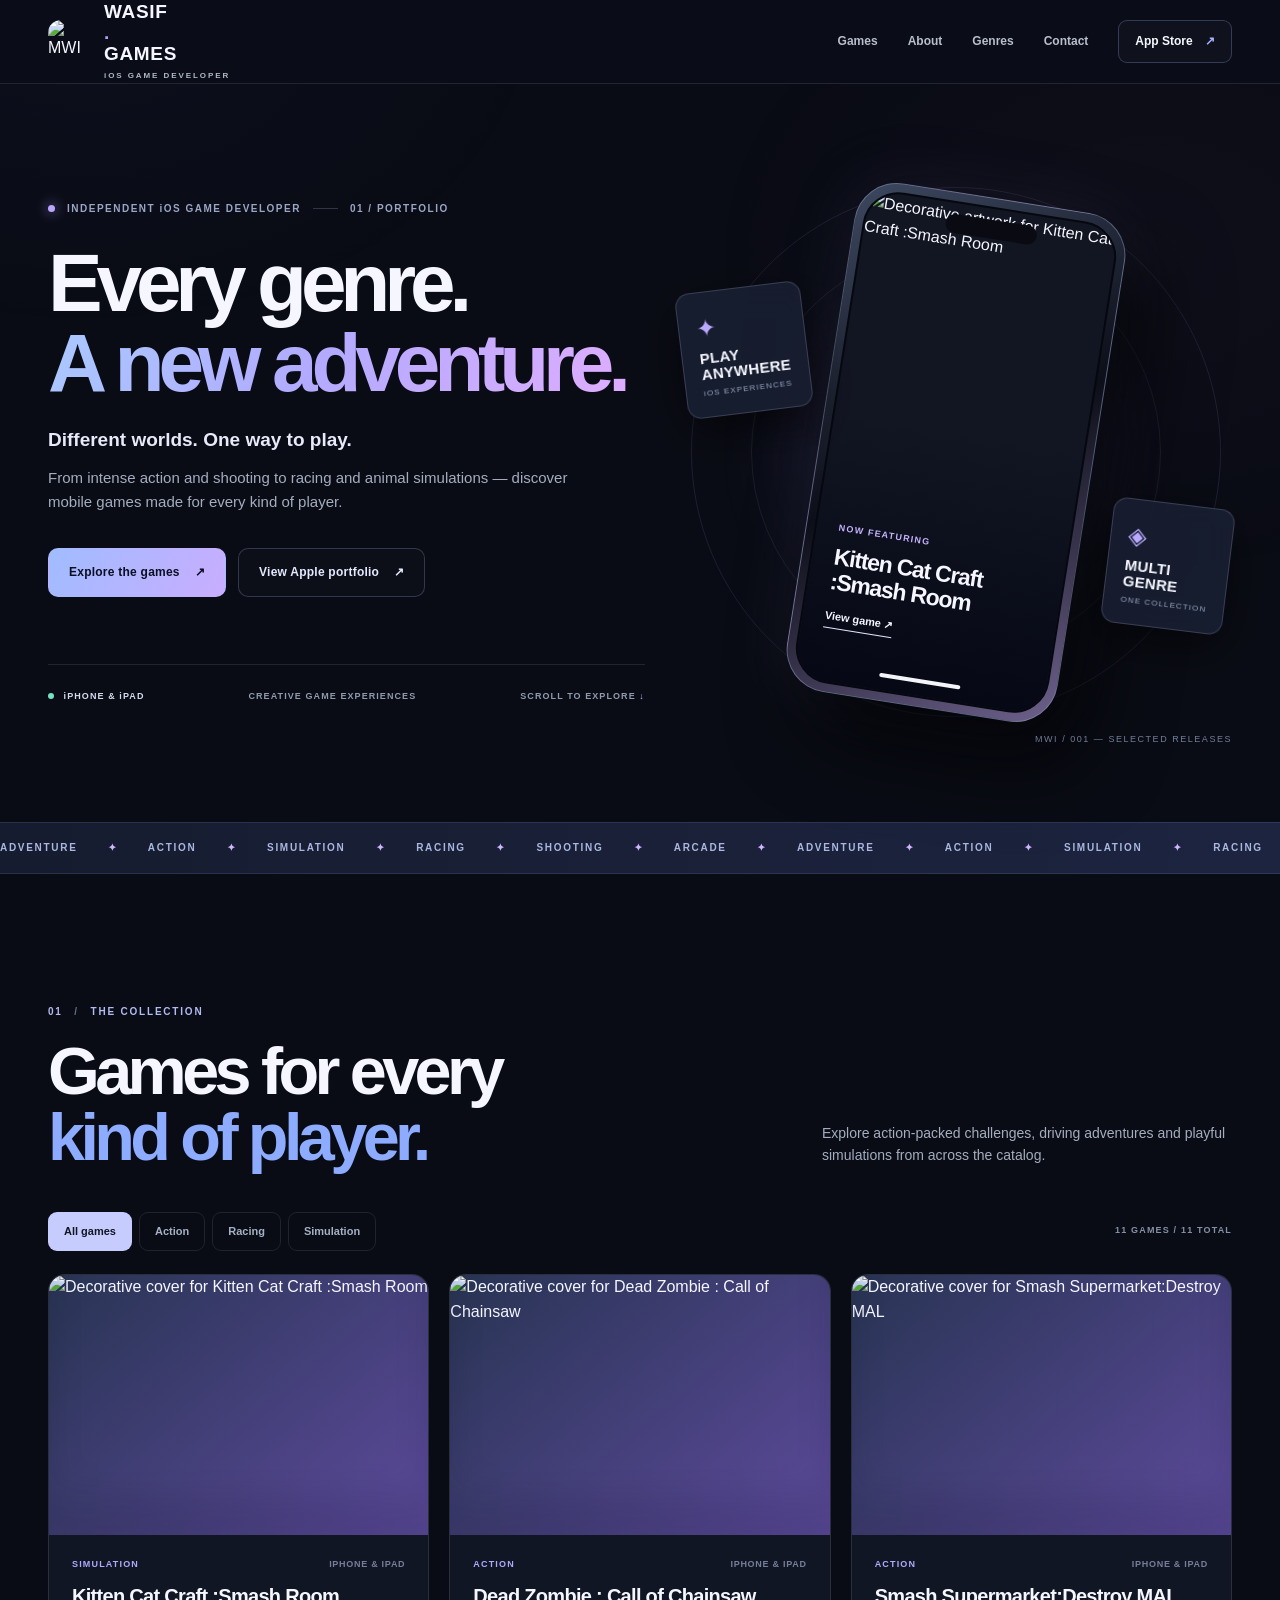
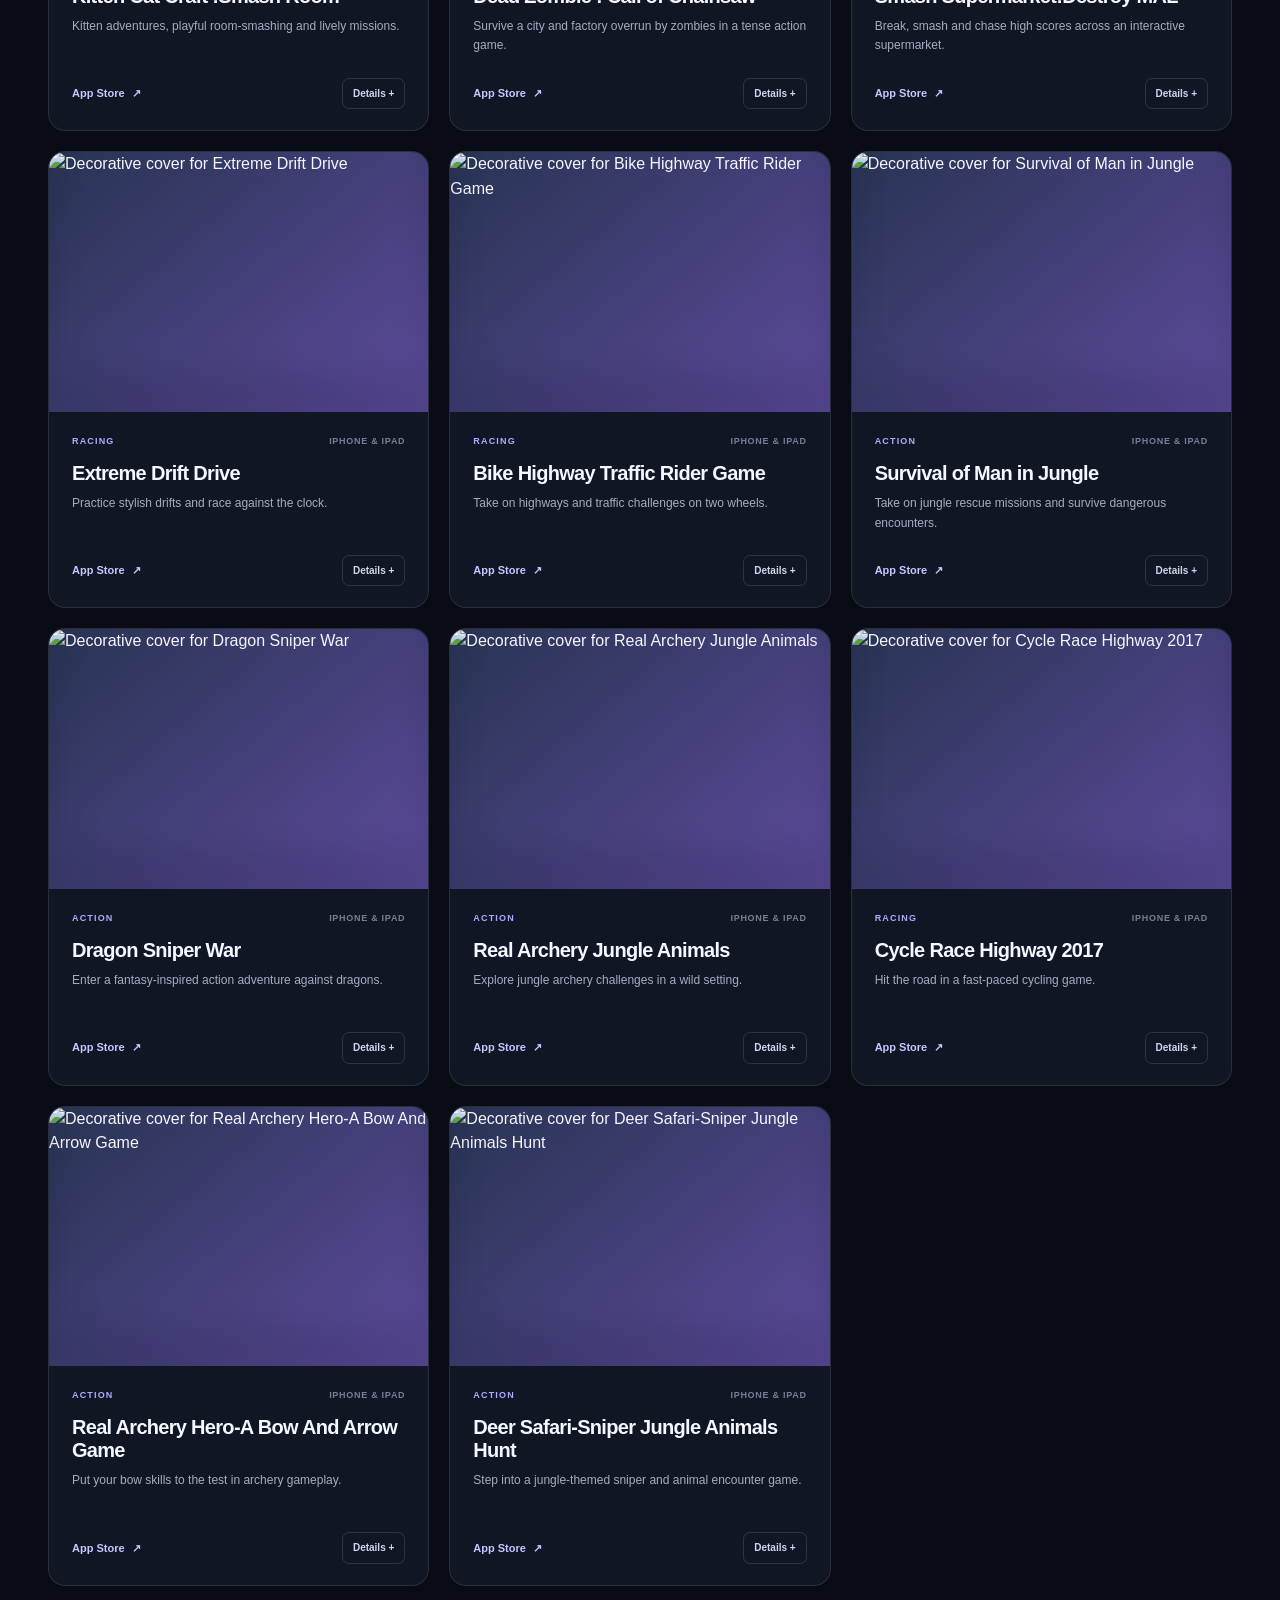
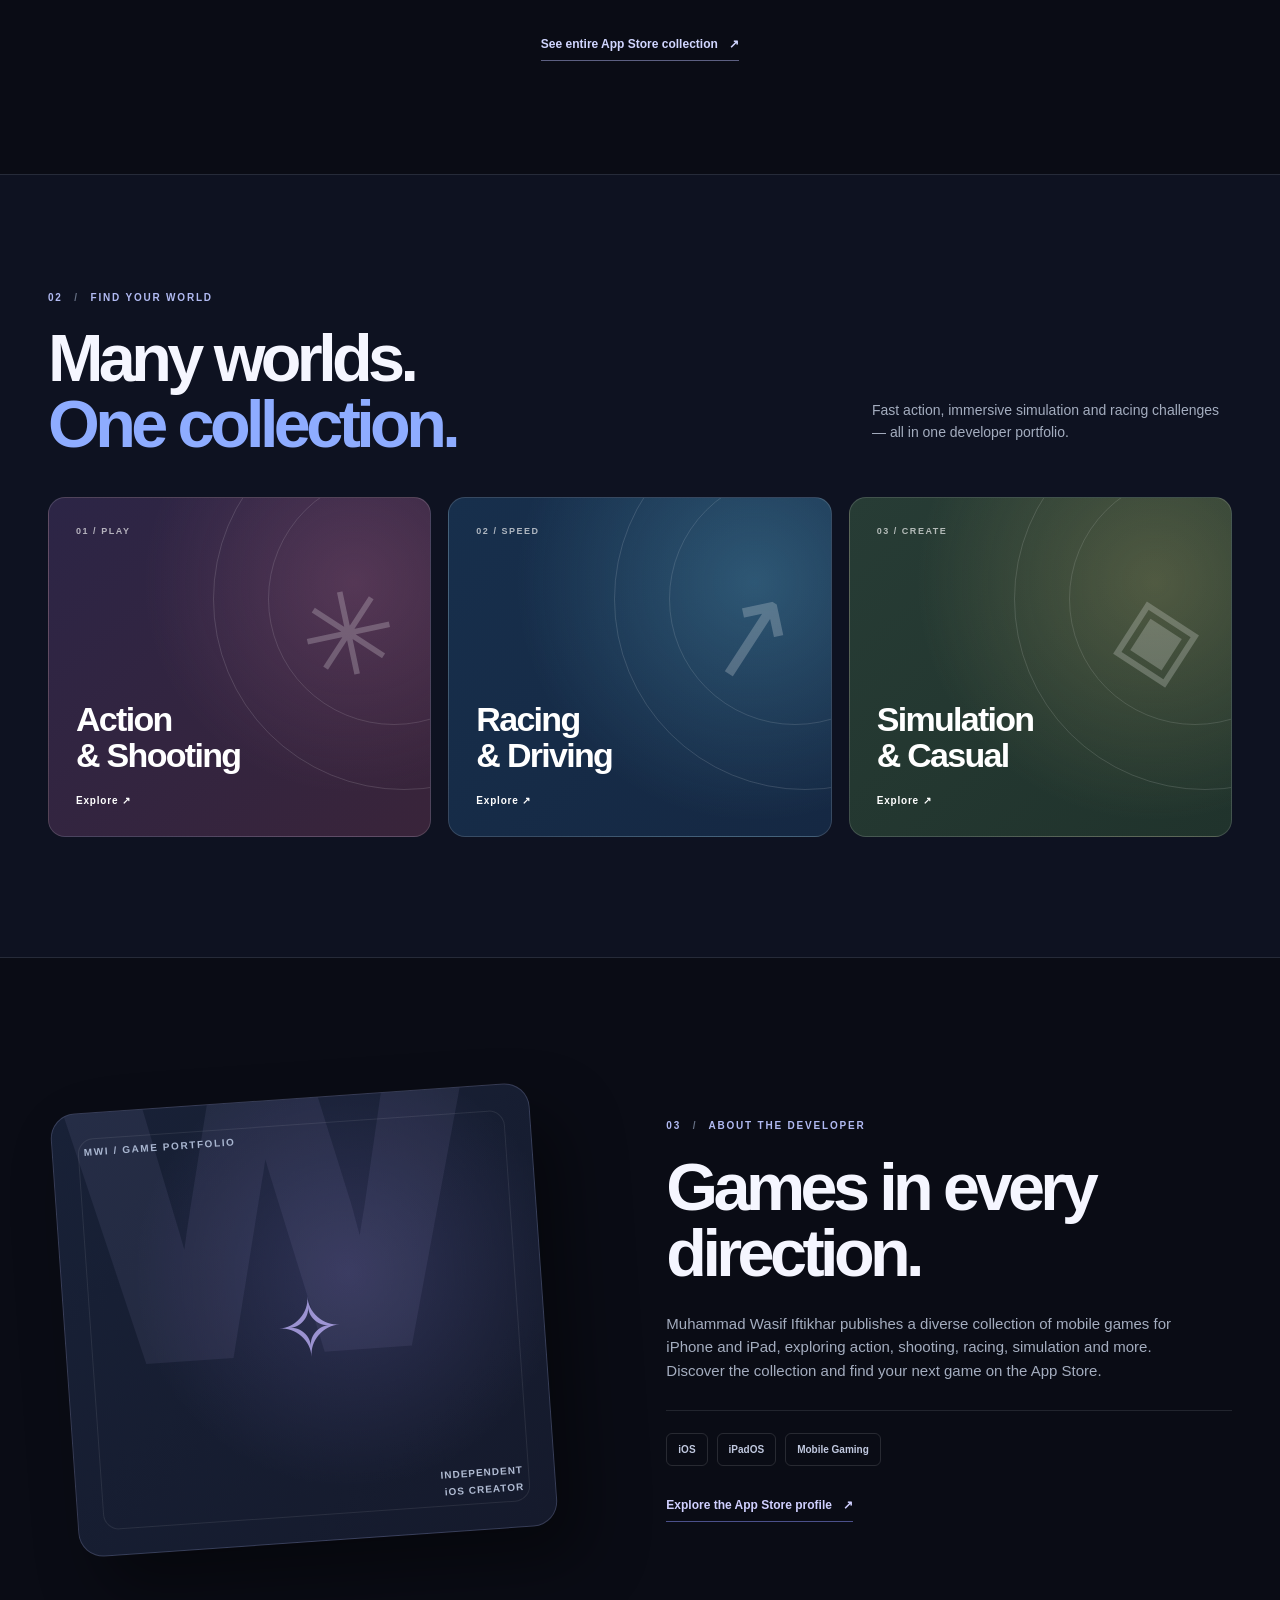
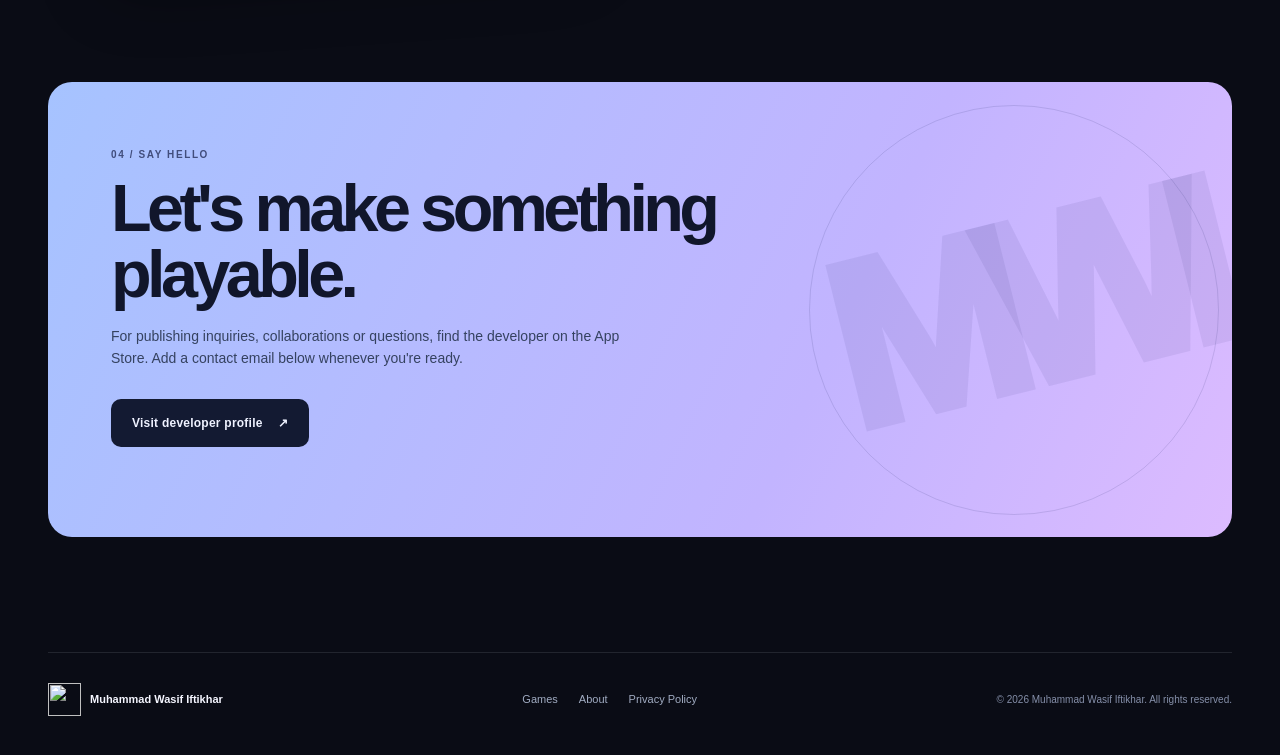
==== index.html @ db6ea0f3 "Add files via upload" ====
<!doctype html>
<html lang="en">
<head>
<meta charset="utf-8"><meta name="viewport" content="width=device-width,initial-scale=1">
<meta name="theme-color" content="#0a0c15">
<meta name="description" content="Explore action, racing, simulation, and adventure games by iOS developer Muhammad Wasif Iftikhar. Find games for iPhone and iPad.">
<meta property="og:title" content="Muhammad Wasif Iftikhar | iOS Game Developer">
<meta property="og:description" content="Different worlds. One way to play. Explore games on the App Store.">
<meta property="og:type" content="website">
<title>Muhammad Wasif Iftikhar | iOS Games</title>
<link rel="icon" type="image/svg+xml" href="assets/logo.svg">
<link rel="stylesheet" href="style.css">
</head>
<body>
<a class="skip" href="#games">Skip to games</a>
<header class="site-header"><div class="header-wrap">
<a class="brand" href="#home" aria-label="Muhammad Wasif Iftikhar home"><img id="brand-logo" src="assets/logo.svg" width="43" height="43" alt="MWI monogram"><span><strong id="brand-title">WASIF<span class="brand-point">.</span>GAMES</strong><small>iOS GAME DEVELOPER</small></span></a>
<button class="menu-toggle" id="menu-toggle" aria-label="Open menu" aria-expanded="false" aria-controls="nav">☰</button>
<nav id="nav" class="nav"><a href="#games">Games</a><a href="#about">About</a><a href="#categories">Genres</a><a href="#contact">Contact</a><a class="nav-primary" id="header-store" href="https://apps.apple.com/in/developer/muhammad-wasif-iftikhar/id1176875868" target="_blank" rel="noopener">App Store <span>↗</span></a></nav>
</div></header>
<main>
<section class="hero section-shell" id="home"><div class="hero-copy">
<div class="eyebrow"><span class="beacon"></span><span id="hero-eyebrow">INDEPENDENT iOS GAME DEVELOPER</span><span class="eyebrow-line"></span> 01 / PORTFOLIO</div>
<h1 id="hero-title">Every genre.<br><em>A new adventure.</em></h1>
<p class="hero-tagline" id="hero-tagline">Different worlds. One way to play.</p>
<p class="hero-description" id="hero-description">From intense action and shooting to racing and animal simulations — discover mobile games made for every kind of player.</p>
<div class="hero-actions"><a class="btn btn-primary" href="#games">Explore the games <span>↗</span></a><a class="btn btn-secondary" id="hero-store" href="https://apps.apple.com/in/developer/muhammad-wasif-iftikhar/id1176875868" target="_blank" rel="noopener">View Apple portfolio <span>↗</span></a></div>
<div class="hero-bottom"><span><i class="live-dot"></i> iPHONE &amp; iPAD</span><span>CREATIVE GAME EXPERIENCES</span><span>SCROLL TO EXPLORE <b>↓</b></span></div>
</div>
<div class="hero-stage" aria-label="Featured iOS game illustration">
<div class="stage-halo"></div><div class="stage-grid"></div><div class="orbit orbit-one"></div><div class="orbit orbit-two"></div>
<div class="phone" id="hero-phone"><div class="phone-bezel"><div class="dynamic-island"></div><img id="hero-art" src="assets/covers/kitten.svg" alt="Featured game artwork"><div class="phone-screen-shade"></div><div class="phone-bottom"><div class="phone-indicator">NOW FEATURING</div><div id="hero-featured-name">Kitten Cat Craft :Smash Room</div><a id="hero-featured-link" href="https://apps.apple.com/in/app/id1616919440" target="_blank" rel="noopener">View game <span>↗</span></a></div><div class="home-bar"></div></div></div>
<div class="float-card float-left"><span class="float-icon">✦</span><strong>PLAY<br>ANYWHERE</strong><small>iOS EXPERIENCES</small></div>
<div class="float-card float-right"><span class="float-icon">◈</span><strong>MULTI<br>GENRE</strong><small>ONE COLLECTION</small></div>
<div class="stage-serial">MWI / 001 — SELECTED RELEASES</div>
</div></section>
<div class="ticker" aria-hidden="true"><div>ADVENTURE <span>✦</span> ACTION <span>✦</span> SIMULATION <span>✦</span> RACING <span>✦</span> SHOOTING <span>✦</span> ARCADE <span>✦</span> ADVENTURE <span>✦</span> ACTION <span>✦</span> SIMULATION <span>✦</span> RACING <span>✦</span></div></div>
<section class="section-shell collection" id="games"><div class="section-kicker">01 <span>/</span> THE COLLECTION</div><div class="section-heading"><h2>Games for every<br><em>kind of player.</em></h2><p id="collection-intro">Explore action-packed challenges, driving adventures and playful simulations from across the catalog.</p></div>
<div class="catalog-tools"><div id="filters" class="filters" role="group" aria-label="Filter games"><button class="filter is-active" data-filter="All" type="button">All games</button><button class="filter" data-filter="Action" type="button">Action</button><button class="filter" data-filter="Racing" type="button">Racing</button><button class="filter" data-filter="Simulation" type="button">Simulation</button></div><span class="result-count" id="result-count">SELECTED RELEASES</span></div>
<div class="games-grid" id="games-grid">
<article class="game-card" data-category="Simulation"><div class="game-cover"><img src="assets/covers/kitten.svg" alt="Decorative cover for Kitten Cat Craft :Smash Room" loading="lazy"></div><div class="game-card-body"><div class="card-meta">Simulation <span>iPhone &amp; iPad</span></div><h3>Kitten Cat Craft :Smash Room</h3><p>Kitten adventures, playful room-smashing and lively missions.</p><a class="mini-link" target="_blank" rel="noopener" href="https://apps.apple.com/in/app/id1616919440">View on App Store <span>↗</span></a></div></article>
<article class="game-card" data-category="Action"><div class="game-cover"><img src="assets/covers/zombie.svg" alt="Decorative cover for Dead Zombie : Call of Chainsaw" loading="lazy"></div><div class="game-card-body"><div class="card-meta">Action <span>iPhone &amp; iPad</span></div><h3>Dead Zombie : Call of Chainsaw</h3><p>Survive a city and factory overrun by zombies in a tense action game.</p><a class="mini-link" target="_blank" rel="noopener" href="https://apps.apple.com/in/app/id1616513968">View on App Store <span>↗</span></a></div></article>
<article class="game-card" data-category="Action"><div class="game-cover"><img src="assets/covers/smash.svg" alt="Decorative cover for Smash Supermarket:Destroy MAL" loading="lazy"></div><div class="game-card-body"><div class="card-meta">Action <span>iPhone &amp; iPad</span></div><h3>Smash Supermarket:Destroy MAL</h3><p>Break, smash and chase high scores across an interactive supermarket.</p><a class="mini-link" target="_blank" rel="noopener" href="https://apps.apple.com/in/app/id1615431826">View on App Store <span>↗</span></a></div></article>
<article class="game-card" data-category="Racing"><div class="game-cover"><img src="assets/covers/drift.svg" alt="Decorative cover for Extreme Drift Drive" loading="lazy"></div><div class="game-card-body"><div class="card-meta">Racing <span>iPhone &amp; iPad</span></div><h3>Extreme Drift Drive</h3><p>Practice stylish drifts and race against the clock.</p><a class="mini-link" target="_blank" rel="noopener" href="https://apps.apple.com/in/app/id1296740231">View on App Store <span>↗</span></a></div></article>
<article class="game-card" data-category="Racing"><div class="game-cover"><img src="assets/covers/bike.svg" alt="Decorative cover for Bike Highway Traffic Rider Game" loading="lazy"></div><div class="game-card-body"><div class="card-meta">Racing <span>iPhone &amp; iPad</span></div><h3>Bike Highway Traffic Rider Game</h3><p>Take on highways and traffic challenges on two wheels.</p><a class="mini-link" target="_blank" rel="noopener" href="https://apps.apple.com/in/app/id1243680584">View on App Store <span>↗</span></a></div></article>
<article class="game-card" data-category="Action"><div class="game-cover"><img src="assets/covers/jungle.svg" alt="Decorative cover for Survival of Man in Jungle" loading="lazy"></div><div class="game-card-body"><div class="card-meta">Action <span>iPhone &amp; iPad</span></div><h3>Survival of Man in Jungle</h3><p>Take on jungle rescue missions and survive dangerous encounters.</p><a class="mini-link" target="_blank" rel="noopener" href="https://apps.apple.com/in/app/id1233995337">View on App Store <span>↗</span></a></div></article>
<article class="game-card" data-category="Action"><div class="game-cover"><img src="assets/covers/dragon.svg" alt="Decorative cover for Dragon Sniper War" loading="lazy"></div><div class="game-card-body"><div class="card-meta">Action <span>iPhone &amp; iPad</span></div><h3>Dragon Sniper War</h3><p>Enter a fantasy-inspired action adventure against dragons.</p><a class="mini-link" target="_blank" rel="noopener" href="https://apps.apple.com/in/app/id1238275118">View on App Store <span>↗</span></a></div></article>
<article class="game-card" data-category="Action"><div class="game-cover"><img src="assets/covers/archery.svg" alt="Decorative cover for Real Archery Jungle Animals" loading="lazy"></div><div class="game-card-body"><div class="card-meta">Action <span>iPhone &amp; iPad</span></div><h3>Real Archery Jungle Animals</h3><p>Explore jungle archery challenges in a wild setting.</p><a class="mini-link" target="_blank" rel="noopener" href="https://apps.apple.com/in/app/id1234152151">View on App Store <span>↗</span></a></div></article>
<article class="game-card" data-category="Racing"><div class="game-cover"><img src="assets/covers/cycle.svg" alt="Decorative cover for Cycle Race Highway 2017" loading="lazy"></div><div class="game-card-body"><div class="card-meta">Racing <span>iPhone &amp; iPad</span></div><h3>Cycle Race Highway 2017</h3><p>Hit the road in a fast-paced cycling game.</p><a class="mini-link" target="_blank" rel="noopener" href="https://apps.apple.com/in/app/id1237518320">View on App Store <span>↗</span></a></div></article>
<article class="game-card" data-category="Action"><div class="game-cover"><img src="assets/covers/bow.svg" alt="Decorative cover for Real Archery Hero-A Bow And Arrow Game" loading="lazy"></div><div class="game-card-body"><div class="card-meta">Action <span>iPhone &amp; iPad</span></div><h3>Real Archery Hero-A Bow And Arrow Game</h3><p>Put your bow skills to the test in archery gameplay.</p><a class="mini-link" target="_blank" rel="noopener" href="https://apps.apple.com/in/app/id1229137450">View on App Store <span>↗</span></a></div></article>
<article class="game-card" data-category="Action"><div class="game-cover"><img src="assets/covers/deer.svg" alt="Decorative cover for Deer Safari-Sniper Jungle Animals Hunt" loading="lazy"></div><div class="game-card-body"><div class="card-meta">Action <span>iPhone &amp; iPad</span></div><h3>Deer Safari-Sniper Jungle Animals Hunt</h3><p>Step into a jungle-themed sniper and animal encounter game.</p><a class="mini-link" target="_blank" rel="noopener" href="https://apps.apple.com/in/app/id1229998120">View on App Store <span>↗</span></a></div></article>
</div><div class="collection-foot"><a id="full-store-link" href="https://apps.apple.com/in/developer/muhammad-wasif-iftikhar/id1176875868" target="_blank" rel="noopener">See entire App Store collection <span>↗</span></a></div>
</section>
<section class="genre-section" id="categories"><div class="section-shell"><div class="section-kicker">02 <span>/</span> FIND YOUR WORLD</div><div class="genre-top"><h2>Many worlds.<br><em>One collection.</em></h2><p>Fast action, immersive simulation and racing challenges — all in one developer portfolio.</p></div><div class="genre-grid"><button type="button" class="genre-tile g-action" data-genre="Action"><span class="genre-figure">01 / PLAY</span><span class="genre-symbol">✳</span><strong>Action<br>&amp; Shooting</strong><span class="genre-arrow">Explore ↗</span></button><button type="button" class="genre-tile g-racing" data-genre="Racing"><span class="genre-figure">02 / SPEED</span><span class="genre-symbol">↗</span><strong>Racing<br>&amp; Driving</strong><span class="genre-arrow">Explore ↗</span></button><button type="button" class="genre-tile g-sim" data-genre="Simulation"><span class="genre-figure">03 / CREATE</span><span class="genre-symbol">◈</span><strong>Simulation<br>&amp; Casual</strong><span class="genre-arrow">Explore ↗</span></button></div></div></section>
<section class="section-shell about" id="about"><div class="about-mark"><div class="about-figure"><span class="giant-letter">W</span><span class="about-mark-top">MWI / GAME PORTFOLIO</span><span class="about-mark-bottom">INDEPENDENT<br>iOS CREATOR</span><div class="mark-cross">✧</div></div></div><div class="about-text"><div class="section-kicker">03 <span>/</span> ABOUT THE DEVELOPER</div><h2 id="about-heading">Games in every<br><em>direction.</em></h2><p id="about-text">Muhammad Wasif Iftikhar publishes a diverse collection of mobile games for iPhone and iPad, exploring action, shooting, racing, simulation and more. Discover the collection and find your next game on the App Store.</p><div class="about-divider"></div><div class="about-facts"><span>iOS</span><span>iPadOS</span><span>Mobile Gaming</span></div><a class="text-cta" id="about-store" target="_blank" rel="noopener" href="https://apps.apple.com/in/developer/muhammad-wasif-iftikhar/id1176875868">Explore the App Store profile <span>↗</span></a></div></section>
<section class="section-shell contact" id="contact"><div class="contact-panel"><div class="contact-content"><div class="contact-eyebrow">04 / SAY HELLO</div><h2 id="contact-heading">Let's make something<br><em>playable.</em></h2><p id="contact-description">For publishing inquiries, collaborations or questions, find the developer on the App Store. Add a contact email whenever you're ready.</p><div class="contact-actions"><a id="contact-store" class="btn btn-dark" href="https://apps.apple.com/in/developer/muhammad-wasif-iftikhar/id1176875868" target="_blank" rel="noopener">Visit developer profile <span>↗</span></a><a id="contact-email" class="btn btn-outline-dark" href="mailto:" hidden>Send an email <span>↗</span></a></div><div class="socials" id="socials"></div></div><div class="contact-graphic" aria-hidden="true"><span>MWI</span><div class="contact-orbit"></div></div></div></section>
</main>
<footer class="footer section-shell"><a class="footer-brand" href="#home"><img src="assets/logo.svg" width="33" height="33" alt=""><span id="footer-developer">Muhammad Wasif Iftikhar</span></a><div class="footer-links"><a href="#games">Games</a><a href="#about">About</a><a href="privacy.html">Privacy Policy</a></div><small id="copyright">© 2026 Muhammad Wasif Iftikhar.</small></footer>
<dialog id="game-dialog" class="game-dialog" aria-labelledby="dialog-title"><button type="button" class="dialog-close" id="dialog-close" aria-label="Close game details">×</button><div class="dialog-body"><img id="dialog-image" alt="Game artwork" src="assets/covers/kitten.svg"><div class="dialog-copy"><div id="dialog-category" class="dialog-category">Simulation</div><h2 id="dialog-title">Game title</h2><p id="dialog-description">Game description</p><div class="dialog-links"><a id="dialog-store" class="btn btn-primary" target="_blank" rel="noopener" href="#">Get on App Store ↗</a></div></div></div><div id="screenshots-wrap" class="screenshots-wrap" hidden><div class="dialog-screenshot-heading">GAME SCREENSHOTS</div><div id="screenshots" class="screenshots"></div></div></dialog>
<script src="content.js"></script>
<script src="script.js"></script>
</body></html>
---- style.css ----
/* WASIF iOS GAME PORTFOLIO — DESIGN / COLORS EDIT HERE */
:root{--bg:#0a0c15;--bg2:#111626;--panel:#151a2c;--ink:#f5f6ff;--muted:#a4adbf;--line:rgba(238,241,255,.11);--blue:#8eacff;--violet:#bb9eff;--peach:#ffb493;--max:1248px}
*{box-sizing:border-box}
html{scroll-behavior:smooth;scroll-padding-top:90px}
body{margin:0;background:var(--bg);color:var(--ink);font-family:Inter,ui-sans-serif,-apple-system,BlinkMacSystemFont,"Segoe UI",sans-serif;line-height:1.55;overflow-x:hidden}
body::before{position:fixed;content:"";inset:0;z-index:-1;pointer-events:none;opacity:.38;background:radial-gradient(ellipse 600px 430px at 7% 0%,#566bc021,transparent 80%),radial-gradient(ellipse 680px 500px at 90% 28%,#a177ab18,transparent 70%)}
a{color:inherit;text-decoration:none}button,input{font:inherit}button{cursor:pointer}button:focus-visible,a:focus-visible{outline:2px solid #e3c8ff;outline-offset:4px}
[hidden]{display:none!important}.skip{position:absolute;left:-9999px;top:8px;padding:10px;background:#fff;color:#000;z-index:100}.skip:focus{left:10px}
.section-shell{width:min(calc(100% - 96px),var(--max));margin-inline:auto}
.site-header{height:84px;border-bottom:1px solid var(--line);position:relative;z-index:20;background:#0b0e18d9;backdrop-filter:blur(20px)}.header-wrap{width:min(calc(100% - 96px),var(--max));height:100%;margin:auto;display:flex;align-items:center;justify-content:space-between;gap:24px}.brand{display:flex;align-items:center;gap:13px;min-width:0}.brand img{width:43px;height:43px;border-radius:13px}.brand span{display:flex;flex-direction:column}.brand strong{font-size:19px;font-weight:900;letter-spacing:.035em;line-height:1.12;white-space:nowrap}.brand-point{color:var(--violet)}.brand small{font-size:8px;font-weight:700;letter-spacing:.24em;color:#aeb8c8;margin-top:5px}.nav{display:flex;align-items:center;gap:30px}.nav>a{font-size:12px;color:#b9becd;font-weight:700;transition:color .2s}.nav>a:hover{color:#fff}.nav .nav-primary{border:1px solid #637aab6b;padding:11px 16px;border-radius:9px;color:#f7f8ff;background:#ffffff06}.nav-primary span{color:#a9aeff;margin-left:9px}.menu-toggle{display:none;background:none;color:white;font-size:26px;border:0}
.hero{display:grid;grid-template-columns:1.04fr .96fr;gap:36px;align-items:center;min-height:715px;padding-block:73px 75px}.hero-copy{position:relative;z-index:2}.eyebrow{display:flex;align-items:center;gap:12px;color:#9ca5c6;font-size:10px;letter-spacing:.15em;font-weight:850;white-space:nowrap}.beacon{display:block;width:7px;height:7px;border-radius:50%;background:#bca5ff;box-shadow:0 0 13px #ac93ff}.eyebrow-line{display:inline-block;width:25px;height:1px;background:#71809b5e}.hero h1{font-size:clamp(60px,6.4vw,98px);letter-spacing:-.075em;line-height:.97;margin:27px 0 23px;max-width:760px;font-weight:850}.hero h1 em{display:block;font-style:normal;color:#b2b9ff;background:linear-gradient(115deg,#a9c9ff 0%,#b2aaff 45%,#e1adff 100%);background-clip:text;-webkit-background-clip:text;-webkit-text-fill-color:transparent}.hero-tagline{color:#e8e9f9;font-size:19px;font-weight:650;margin:0 0 12px}.hero-description{color:var(--muted);font-size:15px;max-width:545px;margin:0}.hero-actions{display:flex;flex-wrap:wrap;gap:12px;margin-top:35px}.btn{display:inline-flex;justify-content:center;align-items:center;gap:15px;padding:14px 20px;border-radius:10px;font-size:12px;font-weight:850;letter-spacing:.02em;border:1px solid transparent;transition:transform .2s,background .2s}.btn:hover{transform:translateY(-2px)}.btn-primary{color:#0b0f23;background:linear-gradient(120deg,#a0bcff,#c9adff)}.btn-secondary{color:#e5e9ff;border-color:#6b739d66;background:#ffffff04}.btn-secondary:hover{background:#ffffff10}.hero-bottom{margin-top:67px;display:flex;justify-content:space-between;gap:14px;padding-top:25px;border-top:1px solid var(--line);max-width:620px;color:#8f9aaf;font-size:9px;letter-spacing:.12em;font-weight:850}.hero-bottom span:first-child{color:#d5dbef}.hero-bottom b{color:#c2b3ff}.live-dot{display:inline-block;width:6px;height:6px;background:#76e1c3;border-radius:50%;margin-right:6px}
.hero-stage{height:590px;min-width:0;position:relative;display:grid;place-items:center;isolation:isolate}.stage-halo{position:absolute;width:460px;height:460px;background:radial-gradient(circle,#6961b93b,transparent 67%);filter:blur(18px)}.stage-grid{position:absolute;width:100%;height:100%;z-index:-1;background:linear-gradient(#ffffff04 1px,transparent 1px),linear-gradient(90deg,#ffffff04 1px,transparent 1px);background-size:47px 47px;mask-image:radial-gradient(circle,black,transparent 72%)}.orbit{position:absolute;border:1px solid #bda6ff1f;border-radius:50%;z-index:-1}.orbit-one{width:530px;height:530px}.orbit-two{width:410px;height:410px;border-color:#ffffff13}.phone{width:274px;height:515px;border-radius:43px;padding:8px;background:linear-gradient(145deg,#3d4860,#0c0e18 50%,#6e618c);box-shadow:30px 38px 80px #000b,0 0 70px #7673b123;transform:rotate(9deg);border:1px solid #8f9cbe77;transition:transform .5s}.hero-stage:hover .phone{transform:rotate(5deg) translateY(-6px)}.phone-bezel{width:100%;height:100%;background:#121522;border:2px solid #05080e;border-radius:36px;overflow:hidden;position:relative}.phone-bezel>img{width:100%;height:100%;display:block;object-fit:cover;object-position:40% 50%;filter:saturate(1.13)}.phone-screen-shade{position:absolute;inset:45% 0 0;background:linear-gradient(transparent,#050714f2)}.dynamic-island{position:absolute;top:11px;left:50%;transform:translateX(-50%);height:19px;width:92px;border-radius:20px;background:#090a12;z-index:5}.phone-bottom{position:absolute;bottom:53px;left:22px;right:20px}.phone-indicator{font-size:9px;letter-spacing:.14em;font-weight:850;color:#c5b3ff;margin-bottom:9px}.phone-bottom>div:nth-child(2){font-size:23px;line-height:1.06;letter-spacing:-.05em;font-weight:900}.phone-bottom a{font-size:11px;font-weight:800;display:inline-block;margin-top:14px;border-bottom:1px solid #e8e4ff;padding-bottom:3px}.home-bar{width:82px;height:4px;background:#f4f5f9;position:absolute;bottom:13px;left:calc(50% - 41px);border-radius:3px}.float-card{position:absolute;background:#181e31e8;backdrop-filter:blur(16px);border:1px solid #a9a4cb3f;padding:17px;border-radius:14px;display:flex;flex-direction:column;gap:4px;box-shadow:0 15px 50px #0009;z-index:4}.float-icon{color:#baaaff;font-size:24px}.float-card strong{font-size:15px;line-height:1.08;letter-spacing:.02em}.float-card small{font-size:8px;color:#98a5c3;letter-spacing:.14em}.float-left{left:0;top:130px;transform:rotate(-7deg)}.float-right{right:3px;bottom:118px;transform:rotate(7deg)}.stage-serial{position:absolute;right:0;bottom:0;color:#737d98;font-size:9px;letter-spacing:.17em}
.ticker{overflow:hidden;background:linear-gradient(90deg,#161c2f,#1d2440);border-block:1px solid #8ba2dd27;color:#aab7e0;letter-spacing:.17em;font-size:10px;font-weight:900;white-space:nowrap;padding-block:17px}.ticker>div{width:max-content;animation:travel 40s linear infinite}.ticker span{color:#d2b5ff;margin:0 26px}@keyframes travel{to{transform:translateX(-50%)}}
.collection{padding-block:130px 113px}.section-kicker{font-size:10px;color:#b1baf2;font-weight:850;letter-spacing:.18em}.section-kicker span{color:#667084;margin:0 7px}.section-heading{display:flex;justify-content:space-between;align-items:end;gap:50px;margin:20px 0 41px}h2{margin:0}.section-heading h2,.genre-top h2,.about h2,.contact h2{font-size:clamp(45px,5.2vw,72px);line-height:.99;letter-spacing:-.069em;font-weight:850}.section-heading h2 em,.genre-top h2 em,.about h2 em{color:var(--blue);font-style:normal}.section-heading p{margin:0 0 4px;max-width:410px;color:var(--muted);font-size:14px}.catalog-tools{display:flex;justify-content:space-between;align-items:center;gap:18px;margin-bottom:23px}.filters{display:flex;flex-wrap:wrap;gap:7px}.filter{background:transparent;border:1px solid #ffffff18;border-radius:9px;padding:10px 15px;color:#a6b0c6;font-size:11px;font-weight:800;transition:.2s}.filter:hover{color:#fff;border-color:#8897bc}.filter.is-active{color:#101624;background:#c7ccff;border-color:transparent}.result-count{font-size:9px;color:#8590a9;letter-spacing:.13em;font-weight:800;white-space:nowrap}
.games-grid{display:grid;grid-template-columns:repeat(3,minmax(0,1fr));gap:20px}.game-card{overflow:hidden;background:#111625;border:1px solid var(--line);border-radius:17px;transition:transform .25s,border-color .25s,box-shadow .25s}.game-card:hover{transform:translateY(-5px);border-color:#a0a5ed74;box-shadow:0 22px 40px #0004}.game-cover{width:100%;aspect-ratio:1.46;overflow:hidden;position:relative;background:linear-gradient(140deg,#283453,#5d4a9c)}.game-cover:after{position:absolute;content:"";inset:0;box-shadow:inset 0 -40px 35px #090d1920;pointer-events:none}.game-cover>img{width:100%;height:100%;display:block;object-fit:cover;transition:transform .4s}.game-card:hover .game-cover img{transform:scale(1.04)}.game-cover .store-icon{position:absolute;right:14px;bottom:14px;width:70px;height:70px;border-radius:15px;border:2px solid #ffffff99;box-shadow:0 10px 24px #0007}.game-card-body{padding:23px 23px 21px}.card-meta{display:flex;justify-content:space-between;gap:8px;font-size:9px;font-weight:900;letter-spacing:.13em;text-transform:uppercase;color:#b0aafe}.card-meta span{color:#777f98;letter-spacing:.08em}.game-card h3{font-size:20px;letter-spacing:-.035em;line-height:1.15;margin:13px 0 9px}.game-card p{font-size:12px;line-height:1.65;min-height:42px;margin:0 0 19px;color:var(--muted)}.card-actions{display:flex;justify-content:space-between;align-items:center;gap:8px}.mini-link{font-size:11px;font-weight:850;color:#c5c7ff}.mini-link span{margin-left:4px}.details-btn{border:1px solid #ffffff20;border-radius:7px;padding:7px 10px;color:#cfd5ec;background:transparent;font-size:10px;font-weight:800}.details-btn:hover{background:#ffffff14}.collection-foot{text-align:center;margin-top:45px}.collection-foot a{display:inline-block;border-bottom:1px solid #bcc2ff77;padding:0 0 7px;color:#d1d6ff;font-size:12px;font-weight:850}.collection-foot span{margin-left:8px}
.genre-section{background:#0e1221;border-block:1px solid var(--line);padding:115px 0 120px}.genre-top{display:flex;justify-content:space-between;align-items:end;gap:45px;margin:20px 0 39px}.genre-top p{max-width:360px;color:var(--muted);font-size:14px}.genre-grid{display:grid;grid-template-columns:repeat(3,minmax(0,1fr));gap:17px}.genre-tile{height:340px;position:relative;padding:27px;text-align:left;overflow:hidden;border:1px solid #ffffff24;border-radius:17px;display:flex;flex-direction:column;color:#fff;transition:.25s transform,.25s border-color}.genre-tile:hover{transform:translateY(-6px);border-color:#ffffff88}.g-action{background:radial-gradient(circle at 80% 25%,#b26b9144,transparent 53%),linear-gradient(140deg,#2c2546,#39243a)}.g-racing{background:radial-gradient(circle at 80% 25%,#65bcdc4d,transparent 60%),linear-gradient(140deg,#172f4c,#152843)}.g-sim{background:radial-gradient(circle at 80% 25%,#afa36652,transparent 60%),linear-gradient(140deg,#273c35,#20332c)}.genre-tile:before{position:absolute;content:"";width:380px;height:380px;right:-165px;top:-90px;border:1px solid #ffffff22;border-radius:50%}.genre-tile:after{position:absolute;content:"";width:250px;height:250px;right:-90px;top:-25px;border:1px solid #ffffff20;border-radius:50%}.genre-figure{font-size:9px;letter-spacing:.17em;color:#ffffffa6;font-weight:850}.genre-symbol{position:absolute;right:33px;top:80px;font-size:115px;font-weight:200;line-height:1;opacity:.22;transform:rotate(-12deg)}.genre-tile strong{font-size:34px;line-height:1.08;letter-spacing:-.05em;margin-top:auto;z-index:1}.genre-arrow{font-size:10px;letter-spacing:.08em;font-weight:900;margin-top:19px;z-index:1}
.about{display:grid;grid-template-columns:.95fr 1.05fr;gap:9%;align-items:center;padding-block:140px}.about-mark{display:grid;place-items:center}.about-figure{width:100%;max-width:480px;aspect-ratio:1.08;position:relative;border:1px solid #8e94bb44;background:radial-gradient(circle at 60% 40%,#7c73c43e,transparent 55%),linear-gradient(140deg,#182137,#151a2c);border-radius:25px;overflow:hidden;transform:rotate(-4deg);box-shadow:25px 35px 65px #0006}.about-figure::after{position:absolute;content:"";inset:25px;border:1px solid #ffffff15;border-radius:16px}.giant-letter{position:absolute;font-size:430px;top:-110px;left:0;font-weight:950;line-height:1;letter-spacing:-.12em;color:#c0b4ff13}.about-mark-top{position:absolute;left:31px;top:31px;font-size:10px;letter-spacing:.16em;color:#a9b6d0;font-weight:800}.about-mark-bottom{position:absolute;right:31px;bottom:31px;font-size:10px;line-height:1.65;letter-spacing:.1em;text-align:right;color:#b0bbd2;font-weight:850}.mark-cross{font-size:80px;position:absolute;left:44%;top:38%;color:#c3b5ffbe}.about h2{margin:22px 0 25px}.about p{max-width:545px;font-size:15px;color:var(--muted)}.about-divider{height:1px;background:var(--line);margin:28px 0 22px}.about-facts{display:flex;gap:9px;flex-wrap:wrap}.about-facts span{border:1px solid #ffffff20;border-radius:6px;padding:8px 11px;color:#c1c9e0;font-size:10px;font-weight:750}.text-cta{font-size:12px;color:#d0d0ff;display:inline-block;border-bottom:1px solid #8c93ff80;margin-top:30px;padding-bottom:6px;font-weight:850}.text-cta span{margin-left:8px}
.contact{padding-bottom:115px}.contact-panel{background:linear-gradient(115deg,#a6c3ff 0%,#c2b4ff 65%,#dcbbff 100%);border-radius:24px;overflow:hidden;min-height:420px;position:relative;color:#11162b;display:flex;align-items:center}.contact-content{padding:65px 63px;z-index:2;position:relative;max-width:800px}.contact-eyebrow{font-size:10px;letter-spacing:.16em;font-weight:900;color:#414d7c}.contact h2{margin:13px 0 19px}.contact h2 em{font-style:normal;color:#394477}.contact p{font-size:14px;max-width:530px;color:#354260}.contact-actions{display:flex;gap:10px;flex-wrap:wrap;margin-top:29px}.btn-dark{color:#eff2ff;background:#131a32}.btn-outline-dark{color:#11182b;border:1px solid #232a4d77;background:transparent}.contact-graphic{position:absolute;right:-60px;top:0;bottom:0;width:47%;display:grid;place-items:center;pointer-events:none}.contact-graphic span{font-size:235px;letter-spacing:-.15em;font-weight:1000;color:#202b6514;transform:rotate(-14deg)}.contact-orbit{position:absolute;width:410px;height:410px;border:1px solid #202b6522;border-radius:50%}.socials{display:flex;flex-wrap:wrap;gap:9px;margin-top:25px}.socials a{font-size:11px;color:#202848;border:1px solid #20284866;border-radius:7px;padding:8px 10px;font-weight:850}.footer{border-top:1px solid var(--line);padding-block:30px 39px;display:flex;align-items:center;justify-content:space-between;gap:25px}.footer-brand{display:flex;align-items:center;gap:9px;font-size:11px;font-weight:850}.footer-brand img{width:33px;height:33px}.footer-links{display:flex;gap:21px}.footer-links a{font-size:11px;color:#a1acc2}.footer small{color:#858fa9;font-size:10px}
.game-dialog{border:1px solid #9098d25b;background:#121828;color:#fff;max-width:min(810px,calc(100% - 26px));width:810px;padding:0;border-radius:21px;box-shadow:0 40px 90px #000b;max-height:88vh}.game-dialog::backdrop{background:#050711dd;backdrop-filter:blur(8px)}.dialog-close{position:absolute;right:18px;top:15px;z-index:2;background:#161d2ee9;border:1px solid #ffffff30;color:#fff;width:38px;height:38px;border-radius:50%;font-size:24px;line-height:1}.dialog-body{display:grid;grid-template-columns:40% 1fr;gap:0}.dialog-body>img{width:100%;height:100%;min-height:335px;object-fit:cover}.dialog-copy{padding:53px 33px 32px}.dialog-category,.dialog-screenshot-heading{font-size:10px;letter-spacing:.16em;font-weight:900;color:#b9a6ff}.dialog-copy h2{font-size:36px;line-height:1.06;letter-spacing:-.055em;margin:15px 0}.dialog-copy p{color:#a8b2ca;font-size:14px}.dialog-links{margin-top:25px}.screenshots-wrap{padding:23px 26px;border-top:1px solid var(--line)}.screenshots{display:flex;gap:14px;overflow-x:auto;padding:15px 0 5px}.screenshots img{height:250px;width:auto;max-width:460px;border-radius:10px;border:1px solid #ffffff25;object-fit:contain}
@media(max-width:1110px){.hero{grid-template-columns:1.02fr .98fr;gap:5px}.hero h1{font-size:clamp(53px,6vw,82px)}.hero-stage{transform:scale(.88);transform-origin:center}.hero-bottom span:last-child{display:none}.float-right{right:-20px}}
@media(max-width:850px){.section-shell,.header-wrap{width:min(calc(100% - 40px),var(--max))}.site-header{height:75px}.brand strong{font-size:16px}.menu-toggle{display:block}.nav{display:none;position:absolute;top:75px;left:20px;right:20px;background:#161c2f;border:1px solid #ffffff2d;border-radius:12px;padding:17px;flex-direction:column;align-items:stretch;gap:13px;box-shadow:0 25px 40px #0008}.nav.is-open{display:flex}.nav>a{padding:7px}.nav .nav-primary{padding:12px}.hero{grid-template-columns:1fr;min-height:0;padding-top:65px;padding-bottom:70px}.hero h1{font-size:clamp(55px,9vw,80px)}.hero-stage{height:560px;transform:none}.float-left{left:7%}.float-right{right:7%}.stage-serial{right:3%}.hero-bottom{margin-top:42px}.section-heading,.genre-top{align-items:start;flex-direction:column;gap:18px}.games-grid{grid-template-columns:repeat(2,minmax(0,1fr))}.genre-grid{grid-template-columns:1fr 1fr}.genre-tile:last-child{grid-column:1/-1;height:260px}.about{grid-template-columns:1fr;gap:75px}.about-mark{order:2}.about-text{order:1}.about-figure{max-width:650px;max-height:340px}.contact-content{padding:45px}.footer{flex-wrap:wrap}}
@media(max-width:560px){.brand small{letter-spacing:.12em}.hero{padding-top:54px}.eyebrow{font-size:8px;gap:9px;letter-spacing:.09em}.hero h1{font-size:clamp(48px,13vw,66px)}.hero-tagline{font-size:16px}.hero-description{font-size:13px}.hero-actions{gap:9px}.hero-stage{height:475px}.phone{width:230px;height:440px;border-radius:36px}.phone-bezel{border-radius:31px}.phone-bottom>div:nth-child(2){font-size:19px}.float-card{padding:10px}.float-card strong{font-size:12px}.float-card small{font-size:7px}.float-left{left:-1%;top:90px}.float-right{right:0;bottom:95px}.orbit-one{width:400px;height:400px}.orbit-two{width:310px;height:310px}.stage-serial{font-size:8px}.ticker{font-size:9px}.collection{padding-block:85px 80px}.section-heading h2,.genre-top h2,.about h2,.contact h2{font-size:clamp(41px,10.4vw,56px)}.catalog-tools{align-items:start;flex-direction:column}.filters{gap:6px}.filter{padding:9px 11px;font-size:10px}.games-grid{grid-template-columns:1fr;gap:15px}.game-card h3{font-size:20px}.genre-section{padding:82px 0}.genre-grid{grid-template-columns:1fr}.genre-tile,.genre-tile:last-child{grid-column:auto;height:255px}.genre-tile strong{font-size:31px}.about{padding-block:100px;gap:60px}.about-figure{max-height:300px}.contact{padding-bottom:80px}.contact-panel{min-height:390px}.contact-content{padding:37px 27px}.contact p{font-size:13px}.contact-graphic{right:-145px;width:75%}.contact-graphic span{font-size:160px}.footer{flex-direction:column;align-items:start;gap:18px}.footer-links{flex-wrap:wrap}.dialog-body{grid-template-columns:1fr}.dialog-body>img{height:210px;min-height:0}.dialog-copy{padding:26px}.dialog-copy h2{font-size:28px}.screenshots img{height:200px}}
@media(prefers-reduced-motion:reduce){html{scroll-behavior:auto}*,*::before,*::after{animation-duration:.01ms!important;transition-duration:.01ms!important}}
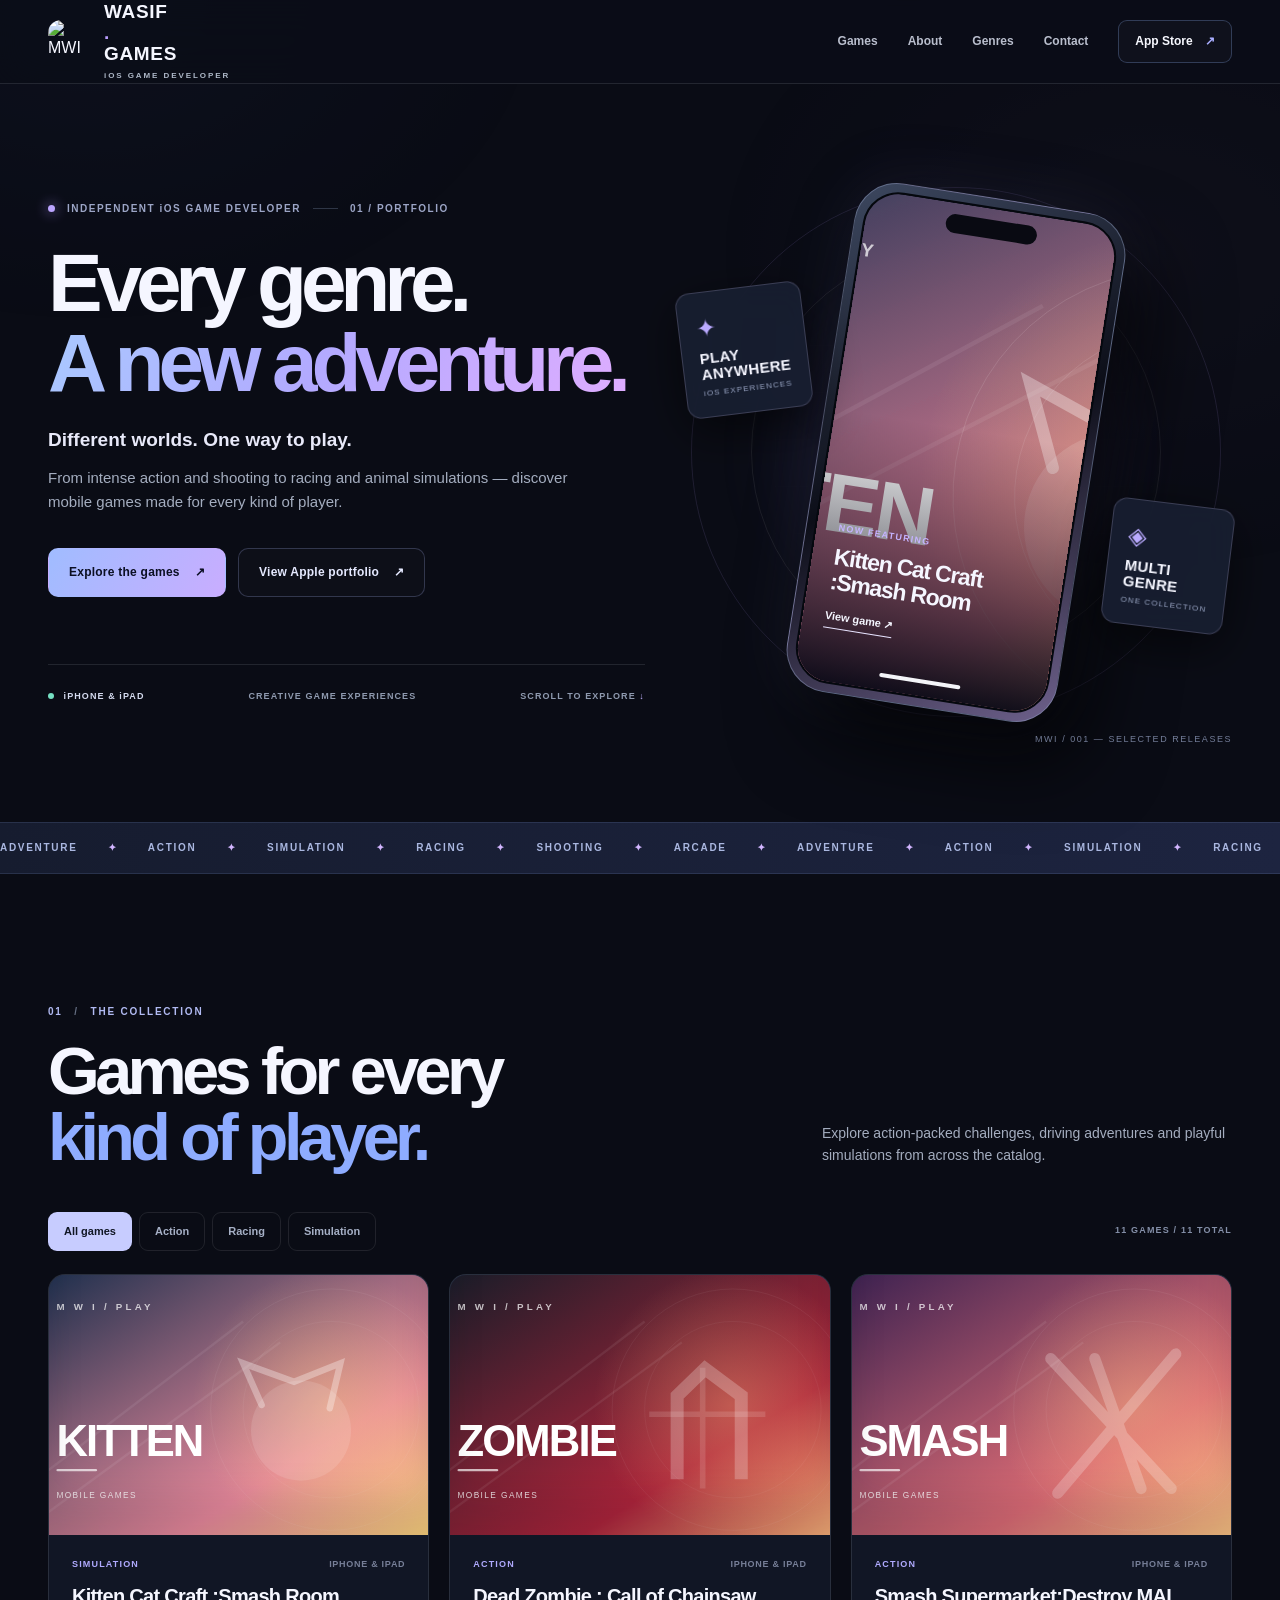
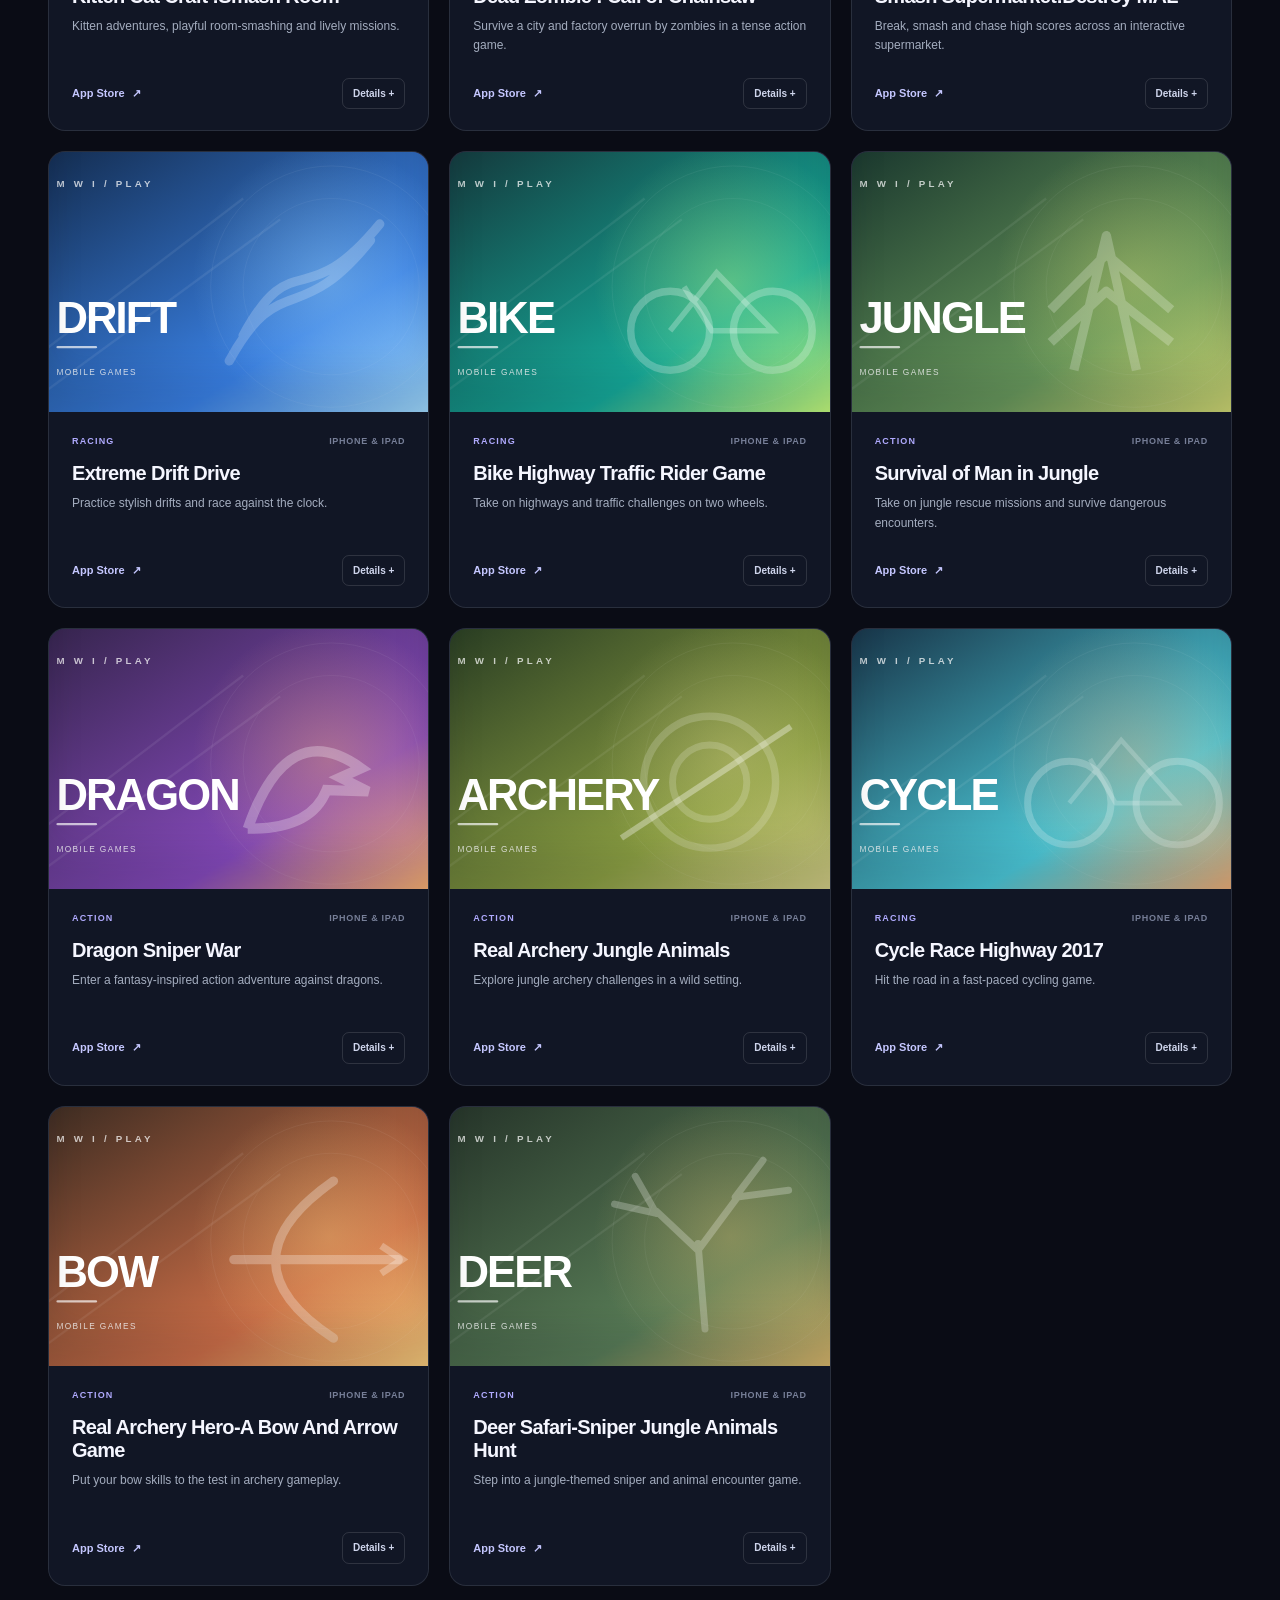
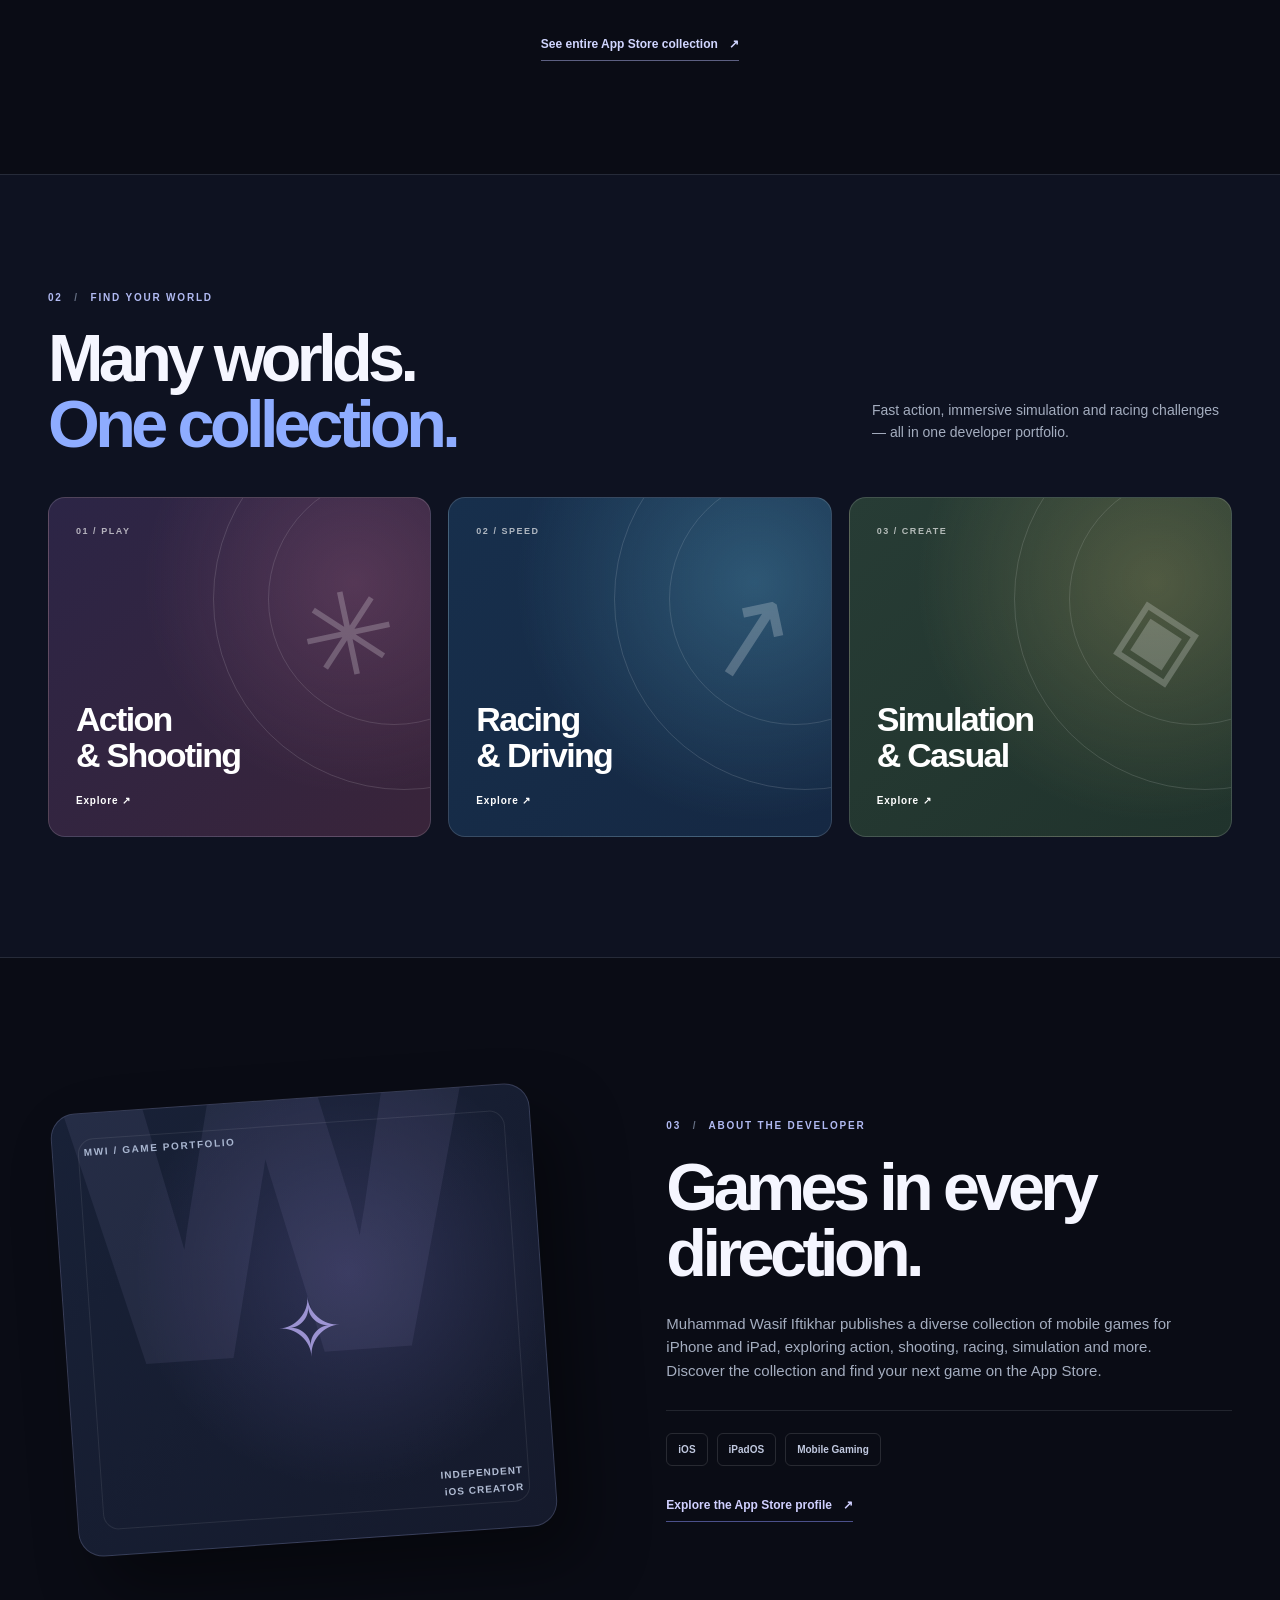
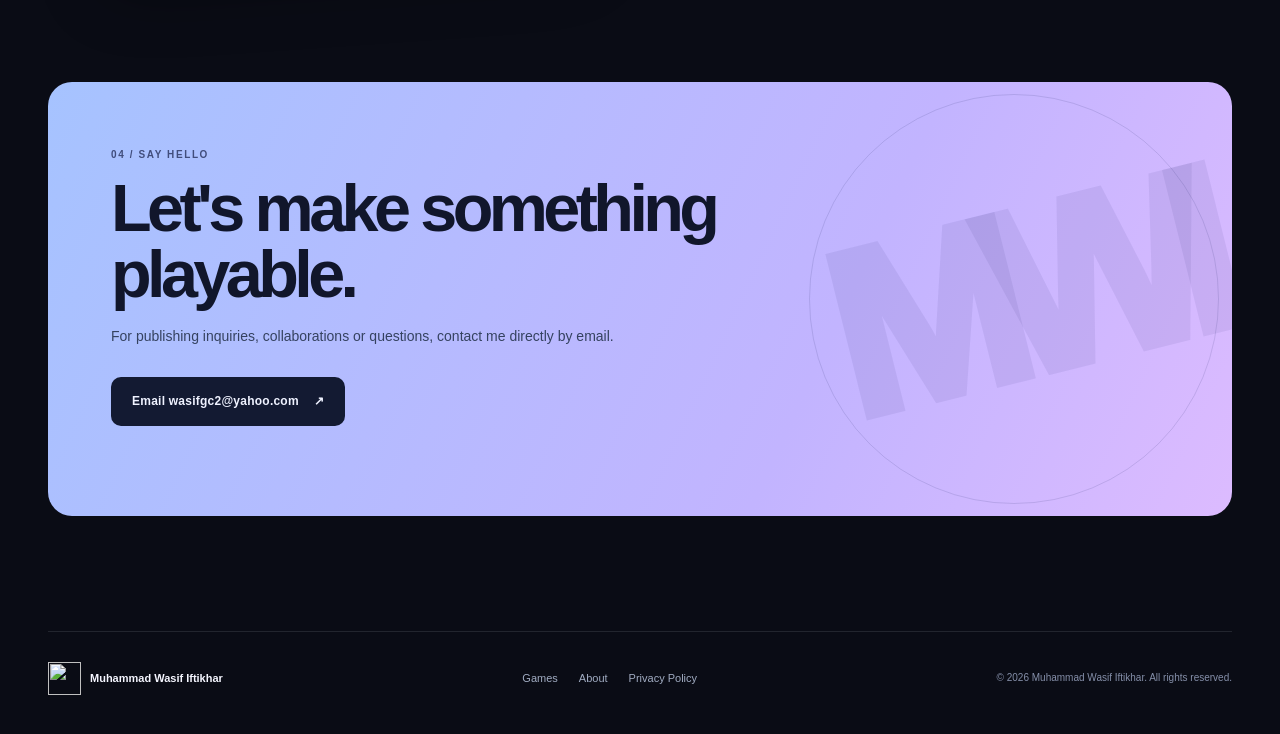
==== commit 0db1da1c: "Add files via upload" ====
--- a/index.html
+++ b/index.html
@@ -53,7 +53,7 @@
 </section>
 <section class="genre-section" id="categories"><div class="section-shell"><div class="section-kicker">02 <span>/</span> FIND YOUR WORLD</div><div class="genre-top"><h2>Many worlds.<br><em>One collection.</em></h2><p>Fast action, immersive simulation and racing challenges — all in one developer portfolio.</p></div><div class="genre-grid"><button type="button" class="genre-tile g-action" data-genre="Action"><span class="genre-figure">01 / PLAY</span><span class="genre-symbol">✳</span><strong>Action<br>&amp; Shooting</strong><span class="genre-arrow">Explore ↗</span></button><button type="button" class="genre-tile g-racing" data-genre="Racing"><span class="genre-figure">02 / SPEED</span><span class="genre-symbol">↗</span><strong>Racing<br>&amp; Driving</strong><span class="genre-arrow">Explore ↗</span></button><button type="button" class="genre-tile g-sim" data-genre="Simulation"><span class="genre-figure">03 / CREATE</span><span class="genre-symbol">◈</span><strong>Simulation<br>&amp; Casual</strong><span class="genre-arrow">Explore ↗</span></button></div></div></section>
 <section class="section-shell about" id="about"><div class="about-mark"><div class="about-figure"><span class="giant-letter">W</span><span class="about-mark-top">MWI / GAME PORTFOLIO</span><span class="about-mark-bottom">INDEPENDENT<br>iOS CREATOR</span><div class="mark-cross">✧</div></div></div><div class="about-text"><div class="section-kicker">03 <span>/</span> ABOUT THE DEVELOPER</div><h2 id="about-heading">Games in every<br><em>direction.</em></h2><p id="about-text">Muhammad Wasif Iftikhar publishes a diverse collection of mobile games for iPhone and iPad, exploring action, shooting, racing, simulation and more. Discover the collection and find your next game on the App Store.</p><div class="about-divider"></div><div class="about-facts"><span>iOS</span><span>iPadOS</span><span>Mobile Gaming</span></div><a class="text-cta" id="about-store" target="_blank" rel="noopener" href="https://apps.apple.com/in/developer/muhammad-wasif-iftikhar/id1176875868">Explore the App Store profile <span>↗</span></a></div></section>
-<section class="section-shell contact" id="contact"><div class="contact-panel"><div class="contact-content"><div class="contact-eyebrow">04 / SAY HELLO</div><h2 id="contact-heading">Let's make something<br><em>playable.</em></h2><p id="contact-description">For publishing inquiries, collaborations or questions, find the developer on the App Store. Add a contact email whenever you're ready.</p><div class="contact-actions"><a id="contact-store" class="btn btn-dark" href="https://apps.apple.com/in/developer/muhammad-wasif-iftikhar/id1176875868" target="_blank" rel="noopener">Visit developer profile <span>↗</span></a><a id="contact-email" class="btn btn-outline-dark" href="mailto:" hidden>Send an email <span>↗</span></a></div><div class="socials" id="socials"></div></div><div class="contact-graphic" aria-hidden="true"><span>MWI</span><div class="contact-orbit"></div></div></div></section>
+<section class="section-shell contact" id="contact"><div class="contact-panel"><div class="contact-content"><div class="contact-eyebrow">04 / SAY HELLO</div><h2 id="contact-heading">Let's make something<br><em>playable.</em></h2><p id="contact-description">For publishing inquiries, collaborations or questions, contact me directly by email.</p><div class="contact-actions"><a id="contact-email" class="btn btn-dark" href="mailto:wasifgc2@yahoo.com">Email wasifgc2@yahoo.com <span>↗</span></a></div><div class="socials" id="socials"></div></div><div class="contact-graphic" aria-hidden="true"><span>MWI</span><div class="contact-orbit"></div></div></div></section>
 </main>
 <footer class="footer section-shell"><a class="footer-brand" href="#home"><img src="assets/logo.svg" width="33" height="33" alt=""><span id="footer-developer">Muhammad Wasif Iftikhar</span></a><div class="footer-links"><a href="#games">Games</a><a href="#about">About</a><a href="privacy.html">Privacy Policy</a></div><small id="copyright">© 2026 Muhammad Wasif Iftikhar.</small></footer>
 <dialog id="game-dialog" class="game-dialog" aria-labelledby="dialog-title"><button type="button" class="dialog-close" id="dialog-close" aria-label="Close game details">×</button><div class="dialog-body"><img id="dialog-image" alt="Game artwork" src="assets/covers/kitten.svg"><div class="dialog-copy"><div id="dialog-category" class="dialog-category">Simulation</div><h2 id="dialog-title">Game title</h2><p id="dialog-description">Game description</p><div class="dialog-links"><a id="dialog-store" class="btn btn-primary" target="_blank" rel="noopener" href="#">Get on App Store ↗</a></div></div></div><div id="screenshots-wrap" class="screenshots-wrap" hidden><div class="dialog-screenshot-heading">GAME SCREENSHOTS</div><div id="screenshots" class="screenshots"></div></div></dialog>
